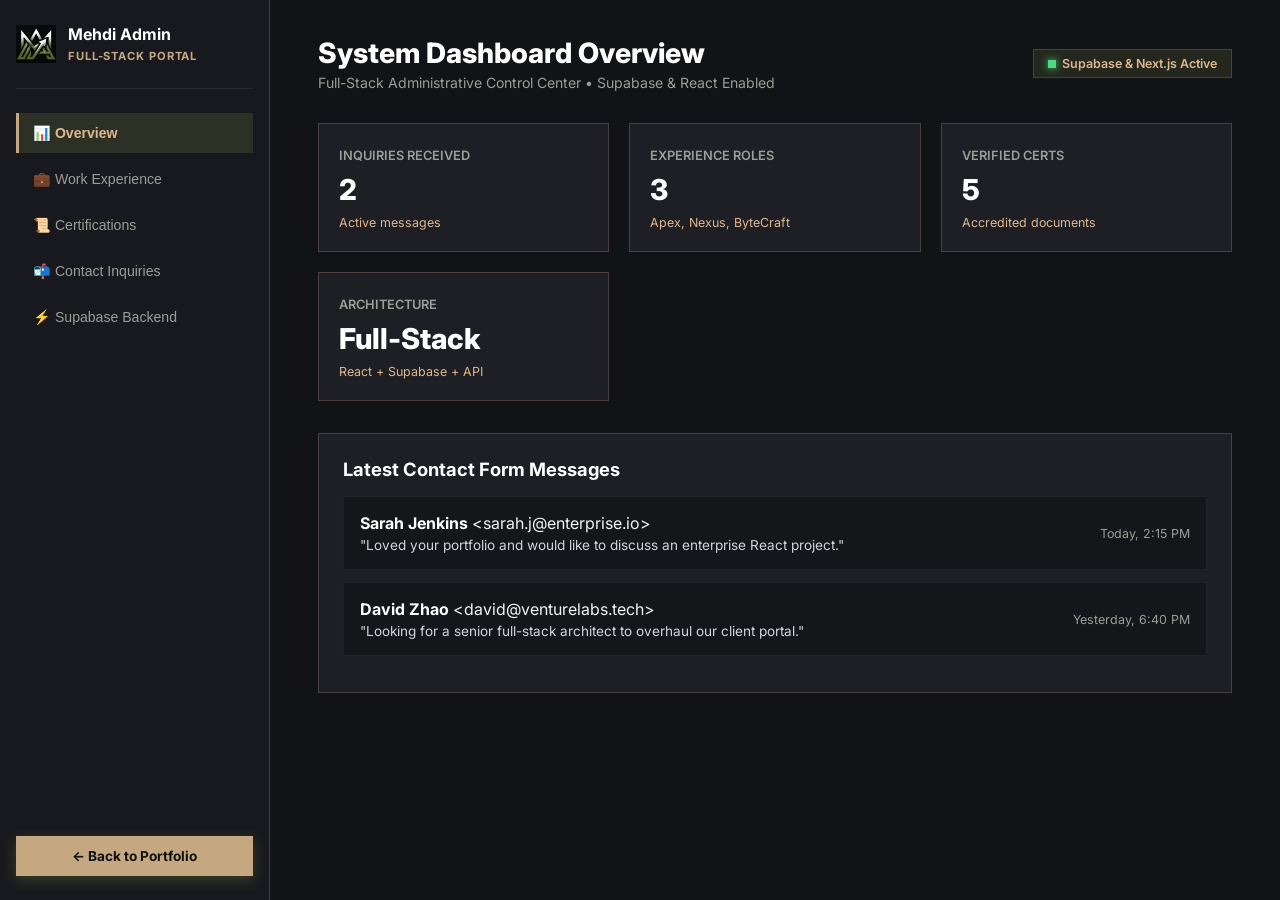
==== admin.html @ 79981a15 "Standardize page titles and SEO metadata across all pages, fix broken contact label tag" ====
<!DOCTYPE html>
<html lang="en">
<head>
    <meta charset="UTF-8">
    <meta name="viewport" content="width=device-width, initial-scale=1.0">
    <title>Syed Ali Mehdi — Admin Dashboard</title>
    <meta name="description" content="Administrative control dashboard for Syed Ali Mehdi Portfolio.">
    <link rel="icon" href="logo.png" type="image/png">
    <link rel="preconnect" href="https://fonts.googleapis.com">
    <link rel="preconnect" href="https://fonts.gstatic.com" crossorigin>
    <link href="https://fonts.googleapis.com/css2?family=Inter:wght@400;500;600;700;800&family=Outfit:wght@500;700;800&display=swap" rel="stylesheet">
    <style>
        :root {
            --bg-dark: #121316;
            --bg-card: #1D1F25;
            --bg-sidebar: #18191E;
            --accent: #C5A880;
            --accent-light: #DFB78C;
            --border: rgba(197, 168, 128, 0.25);
            --text-main: #f3f4f6;
            --text-muted: #9E9C96;
        }

        *, *::before, *::after { margin: 0; padding: 0; box-sizing: border-box; border-radius: 0 !important; }
        body {
            font-family: 'Inter', system-ui, sans-serif;
            background-color: var(--bg-dark);
            color: var(--text-main);
            min-height: 100vh;
            display: flex;
        }

        /* Sidebar */
        .sidebar {
            width: 270px;
            background-color: var(--bg-sidebar);
            border-right: 1px solid var(--border);
            padding: 24px 16px;
            display: flex;
            flex-direction: column;
            flex-shrink: 0;
        }

        .brand {
            display: flex;
            align-items: center;
            gap: 12px;
            padding-bottom: 24px;
            border-bottom: 1px solid rgba(255, 255, 255, 0.08);
            margin-bottom: 24px;
        }

        .brand img { width: 40px; height: 40px; object-fit: contain; }
        .brand h2 { font-size: 1rem; font-weight: 700; color: #fff; }
        .brand span { font-size: 0.7rem; color: var(--accent); text-transform: uppercase; letter-spacing: 0.08em; font-weight: 700; }

        .nav-list { display: flex; flex-direction: column; gap: 6px; flex: 1; }
        .nav-btn {
            display: flex;
            align-items: center;
            gap: 10px;
            padding: 12px 14px;
            border-radius: 8px;
            border: none;
            background: transparent;
            color: var(--text-muted);
            font-size: 0.88rem;
            font-weight: 500;
            cursor: pointer;
            text-align: left;
            transition: all 0.2s;
            border-left: 3px solid transparent;
        }

        .nav-btn:hover { color: #fff; background: rgba(139, 154, 70, 0.1); }
        .nav-btn.active {
            color: var(--accent-light);
            background: rgba(139, 154, 70, 0.18);
            font-weight: 700;
            border-left-color: var(--accent);
        }

        .live-btn {
            display: flex;
            align-items: center;
            justify-content: center;
            gap: 8px;
            padding: 12px;
            background: var(--accent);
            color: #0d120a;
            border-radius: 8px;
            font-weight: 700;
            font-size: 0.85rem;
            text-decoration: none;
            box-shadow: 0 4px 14px rgba(139, 154, 70, 0.3);
            margin-top: 20px;
        }

        /* Main Area */
        .main-content {
            flex: 1;
            padding: 36px 48px;
            overflow-y: auto;
        }

        .header {
            display: flex;
            justify-content: space-between;
            align-items: center;
            margin-bottom: 32px;
        }

        .header h1 { font-size: 1.75rem; font-weight: 800; color: #fff; }
        .header p { font-size: 0.88rem; color: var(--text-muted); margin-top: 4px; }

        .pill-badge {
            display: inline-flex;
            align-items: center;
            gap: 6px;
            padding: 6px 14px;
            border-radius: 20px;
            font-size: 0.78rem;
            font-weight: 600;
            background: rgba(139, 154, 70, 0.15);
            color: var(--accent-light);
            border: 1px solid rgba(139, 154, 70, 0.3);
        }

        .dot-green {
            width: 8px;
            height: 8px;
            border-radius: 50%;
            background: #4ade80;
            box-shadow: 0 0 8px #4ade80;
        }

        /* Cards Grid */
        .stats-grid {
            display: grid;
            grid-template-columns: repeat(auto-fit, minmax(220px, 1fr));
            gap: 20px;
            margin-bottom: 32px;
        }

        .stat-card {
            background: var(--bg-card);
            border: 1px solid var(--border);
            border-radius: 12px;
            padding: 20px;
        }

        .stat-card-title { font-size: 0.8rem; color: var(--text-muted); text-transform: uppercase; font-weight: 600; }
        .stat-card-val { font-size: 1.8rem; font-weight: 800; color: #fff; margin: 8px 0 4px; }
        .stat-card-sub { font-size: 0.78rem; color: var(--accent-light); }

        /* Content Blocks */
        .panel-box {
            background: var(--bg-card);
            border: 1px solid var(--border);
            border-radius: 12px;
            padding: 24px;
            margin-bottom: 24px;
        }

        .panel-box h3 { font-size: 1.15rem; font-weight: 700; color: #fff; margin-bottom: 16px; }

        .item-row {
            padding: 16px;
            border-radius: 8px;
            background: rgba(0, 0, 0, 0.3);
            border: 1px solid rgba(255, 255, 255, 0.05);
            display: flex;
            justify-content: space-between;
            align-items: center;
            margin-bottom: 12px;
        }

        .btn-add {
            padding: 10px 18px;
            background: var(--accent);
            color: #0d120a;
            border: none;
            border-radius: 8px;
            font-weight: 700;
            font-size: 0.85rem;
            cursor: pointer;
        }

        .code-box {
            background: #060904;
            border: 1px solid var(--border);
            border-radius: 8px;
            padding: 16px;
            font-family: monospace;
            font-size: 0.85rem;
            color: var(--accent-light);
            overflow-x: auto;
            margin-top: 12px;
        }
    </style>
</head>
<body>

    <!-- Sidebar -->
    <aside class="sidebar">
        <div class="brand">
            <img src="logo.png" alt="Mehdi Logo">
            <div>
                <h2>Mehdi Admin</h2>
                <span>Full-Stack Portal</span>
            </div>
        </div>

        <nav class="nav-list">
            <button class="nav-btn active" onclick="switchTab('overview')">📊 Overview</button>
            <button class="nav-btn" onclick="switchTab('experience')">💼 Work Experience</button>
            <button class="nav-btn" onclick="switchTab('certs')">📜 Certifications</button>
            <button class="nav-btn" onclick="switchTab('inquiries')">📬 Contact Inquiries</button>
            <button class="nav-btn" onclick="switchTab('supabase')">⚡ Supabase Backend</button>
        </nav>

        <a href="index.html" class="live-btn">← Back to Portfolio</a>
    </aside>

    <!-- Main Content -->
    <main class="main-content">
        <header class="header">
            <div>
                <h1 id="tab-title">System Dashboard Overview</h1>
                <p>Full-Stack Administrative Control Center • Supabase &amp; React Enabled</p>
            </div>
            <div class="pill-badge">
                <span class="dot-green"></span>
                <span>Supabase &amp; Next.js Active</span>
            </div>
        </header>

        <!-- Tab 1: Overview -->
        <section id="tab-overview">
            <div class="stats-grid">
                <div class="stat-card">
                    <span class="stat-card-title">Inquiries Received</span>
                    <div class="stat-card-val" id="count-inquiries">2</div>
                    <span class="stat-card-sub">Active messages</span>
                </div>
                <div class="stat-card">
                    <span class="stat-card-title">Experience Roles</span>
                    <div class="stat-card-val">3</div>
                    <span class="stat-card-sub">Apex, Nexus, ByteCraft</span>
                </div>
                <div class="stat-card">
                    <span class="stat-card-title">Verified Certs</span>
                    <div class="stat-card-val">5</div>
                    <span class="stat-card-sub">Accredited documents</span>
                </div>
                <div class="stat-card">
                    <span class="stat-card-title">Architecture</span>
                    <div class="stat-card-val">Full-Stack</div>
                    <span class="stat-card-sub">React + Supabase + API</span>
                </div>
            </div>

            <div class="panel-box">
                <h3>Latest Contact Form Messages</h3>
                <div class="item-row">
                    <div>
                        <strong style="color: #fff;">Sarah Jenkins</strong> &lt;sarah.j@enterprise.io&gt;
                        <div style="font-size: 0.85rem; color: #d1d5db; margin-top: 4px;">"Loved your portfolio and would like to discuss an enterprise React project."</div>
                    </div>
                    <span style="font-size: 0.78rem; color: var(--text-muted);">Today, 2:15 PM</span>
                </div>
                <div class="item-row">
                    <div>
                        <strong style="color: #fff;">David Zhao</strong> &lt;david@venturelabs.tech&gt;
                        <div style="font-size: 0.85rem; color: #d1d5db; margin-top: 4px;">"Looking for a senior full-stack architect to overhaul our client portal."</div>
                    </div>
                    <span style="font-size: 0.78rem; color: var(--text-muted);">Yesterday, 6:40 PM</span>
                </div>
            </div>
        </section>

        <!-- Tab 2: Experience -->
        <section id="tab-experience" style="display: none;">
            <div class="panel-box">
                <div style="display: flex; justify-content: space-between; align-items: center; margin-bottom: 16px;">
                    <h3>Manage Experience Entries</h3>
                    <button class="btn-add" onclick="promptAddExperience()">+ Add Experience Role</button>
                </div>

                <div id="experience-list">
                    <div class="item-row">
                        <div>
                            <strong style="color: #fff; font-size: 1rem;">Senior Full-Stack Architect</strong>
                            <div style="font-size: 0.85rem; color: var(--accent-light);">Apex Global Technologies • 2023 — Present • Remote</div>
                        </div>
                        <span style="font-size: 0.8rem; color: #4ade80;">Currently Active</span>
                    </div>

                    <div class="item-row">
                        <div>
                            <strong style="color: #fff; font-size: 1rem;">Lead Frontend &amp; UI Engineer</strong>
                            <div style="font-size: 0.85rem; color: var(--accent-light);">Nexus Innovations Studio • 2021 — 2023 • Hybrid</div>
                        </div>
                        <span style="font-size: 0.8rem; color: var(--text-muted);">Completed</span>
                    </div>

                    <div class="item-row">
                        <div>
                            <strong style="color: #fff; font-size: 1rem;">Full-Stack Software Developer</strong>
                            <div style="font-size: 0.85rem; color: var(--accent-light);">ByteCraft Software Solutions • 2019 — 2021 • On-Site</div>
                        </div>
                        <span style="font-size: 0.8rem; color: var(--text-muted);">Completed</span>
                    </div>
                </div>
            </div>
        </section>

        <!-- Tab 3: Certs -->
        <section id="tab-certs" style="display: none;">
            <div class="panel-box">
                <h3>Accredited Certifications (1st to 5th)</h3>
                <div class="stats-grid">
                    <div class="stat-card">
                        <span style="color: var(--accent); font-size: 0.75rem; font-weight: 700;">1ST CERTIFICATE</span>
                        <div style="color: #fff; font-weight: 700; margin: 4px 0;">Web Development Professional</div>
                        <div style="font-size: 0.8rem; color: var(--text-muted);">Meta &amp; Coursera • 2024</div>
                    </div>
                    <div class="stat-card">
                        <span style="color: var(--accent); font-size: 0.75rem; font-weight: 700;">2ND CERTIFICATE</span>
                        <div style="color: #fff; font-weight: 700; margin: 4px 0;">Cloud Architecture &amp; DevOps</div>
                        <div style="font-size: 0.8rem; color: var(--text-muted);">AWS Training • 2023</div>
                    </div>
                    <div class="stat-card">
                        <span style="color: var(--accent); font-size: 0.75rem; font-weight: 700;">3RD CERTIFICATE</span>
                        <div style="color: #fff; font-weight: 700; margin: 4px 0;">Data Analytics &amp; Visuals</div>
                        <div style="font-size: 0.8rem; color: var(--text-muted);">Google Institute • 2023</div>
                    </div>
                    <div class="stat-card">
                        <span style="color: var(--accent); font-size: 0.75rem; font-weight: 700;">4TH CERTIFICATE</span>
                        <div style="color: #fff; font-weight: 700; margin: 4px 0;">Agile Project Management</div>
                        <div style="font-size: 0.8rem; color: var(--text-muted);">Scrum Alliance • 2022</div>
                    </div>
                    <div class="stat-card">
                        <span style="color: var(--accent); font-size: 0.75rem; font-weight: 700;">5TH CERTIFICATE</span>
                        <div style="color: #fff; font-weight: 700; margin: 4px 0;">UI/UX Interface Design</div>
                        <div style="font-size: 0.8rem; color: var(--text-muted);">Interaction Design • 2024</div>
                    </div>
                </div>
            </div>
        </section>

        <!-- Tab 4: Inquiries -->
        <section id="tab-inquiries" style="display: none;">
            <div class="panel-box">
                <h3>Contact Inquiries Inbox</h3>
                <div class="item-row">
                    <div>
                        <strong style="color: #fff;">Sarah Jenkins</strong> &lt;sarah.j@enterprise.io&gt;
                        <div style="font-size: 0.88rem; color: #d1d5db; margin-top: 6px;">
                            "Hi Mehdi, we loved your portfolio and would like to discuss an enterprise Next.js/React architecture project."
                        </div>
                    </div>
                    <span style="font-size: 0.78rem; color: var(--text-muted);">Today, 2:15 PM</span>
                </div>
                <div class="item-row">
                    <div>
                        <strong style="color: #fff;">David Zhao</strong> &lt;david@venturelabs.tech&gt;
                        <div style="font-size: 0.88rem; color: #d1d5db; margin-top: 6px;">
                            "Hey Syed, looking for a lead frontend architect to overhaul our client portal. Are you available for a discovery call?"
                        </div>
                    </div>
                    <span style="font-size: 0.78rem; color: var(--text-muted);">Yesterday, 6:40 PM</span>
                </div>
            </div>
        </section>

        <!-- Tab 5: Supabase -->
        <section id="tab-supabase" style="display: none;">
            <div class="panel-box">
                <h3>Supabase Backend Configuration</h3>
                <p style="color: var(--text-muted); font-size: 0.88rem; line-height: 1.6;">
                    The Supabase JS client is installed in your workspace. You can connect your live Supabase cloud database by configuring <code>.env.local</code>.
                </p>

                <div class="code-box">
# .env.local
NEXT_PUBLIC_SUPABASE_URL=https://your-project.supabase.co
NEXT_PUBLIC_SUPABASE_ANON_KEY=your-anon-public-key
                </div>

                <h4 style="margin-top: 20px; color: #fff;">Supabase SQL Schema:</h4>
                <div class="code-box">
CREATE TABLE inquiries (
    id BIGINT GENERATED BY DEFAULT AS IDENTITY PRIMARY KEY,
    name TEXT NOT NULL,
    email TEXT NOT NULL,
    message TEXT NOT NULL,
    created_at TIMESTAMPTZ DEFAULT NOW()
);
                </div>
            </div>
        </section>
    </main>

    <script>
        function switchTab(tabId) {
            const tabs = ['overview', 'experience', 'certs', 'inquiries', 'supabase'];
            tabs.forEach(t => {
                const el = document.getElementById('tab-' + t);
                if (el) el.style.display = (t === tabId) ? 'block' : 'none';
            });

            document.querySelectorAll('.nav-btn').forEach(btn => btn.classList.remove('active'));
            event.target.classList.add('active');

            const titles = {
                overview: 'System Dashboard Overview',
                experience: 'Work Experience Manager',
                certs: 'Accredited Certifications',
                inquiries: 'Contact Form Inquiries Inbox',
                supabase: 'Supabase Cloud Backend Integration'
            };
            document.getElementById('tab-title').textContent = titles[tabId] || 'Admin Dashboard';
        }

        function promptAddExperience() {
            const role = prompt("Enter Job Role (e.g. Lead Full-Stack Architect):");
            if (!role) return;
            const company = prompt("Enter Company Name:");
            if (!company) return;

            const list = document.getElementById('experience-list');
            const row = document.createElement('div');
            row.className = 'item-row';
            row.innerHTML = `
                <div>
                    <strong style="color: #fff; font-size: 1rem;">${role}</strong>
                    <div style="font-size: 0.85rem; color: var(--accent-light);">${company} • 2024 — Present • Full-Time</div>
                </div>
                <span style="font-size: 0.8rem; color: #4ade80;">Active</span>
            `;
            list.prepend(row);
        }
    </script>
</body>
</html>
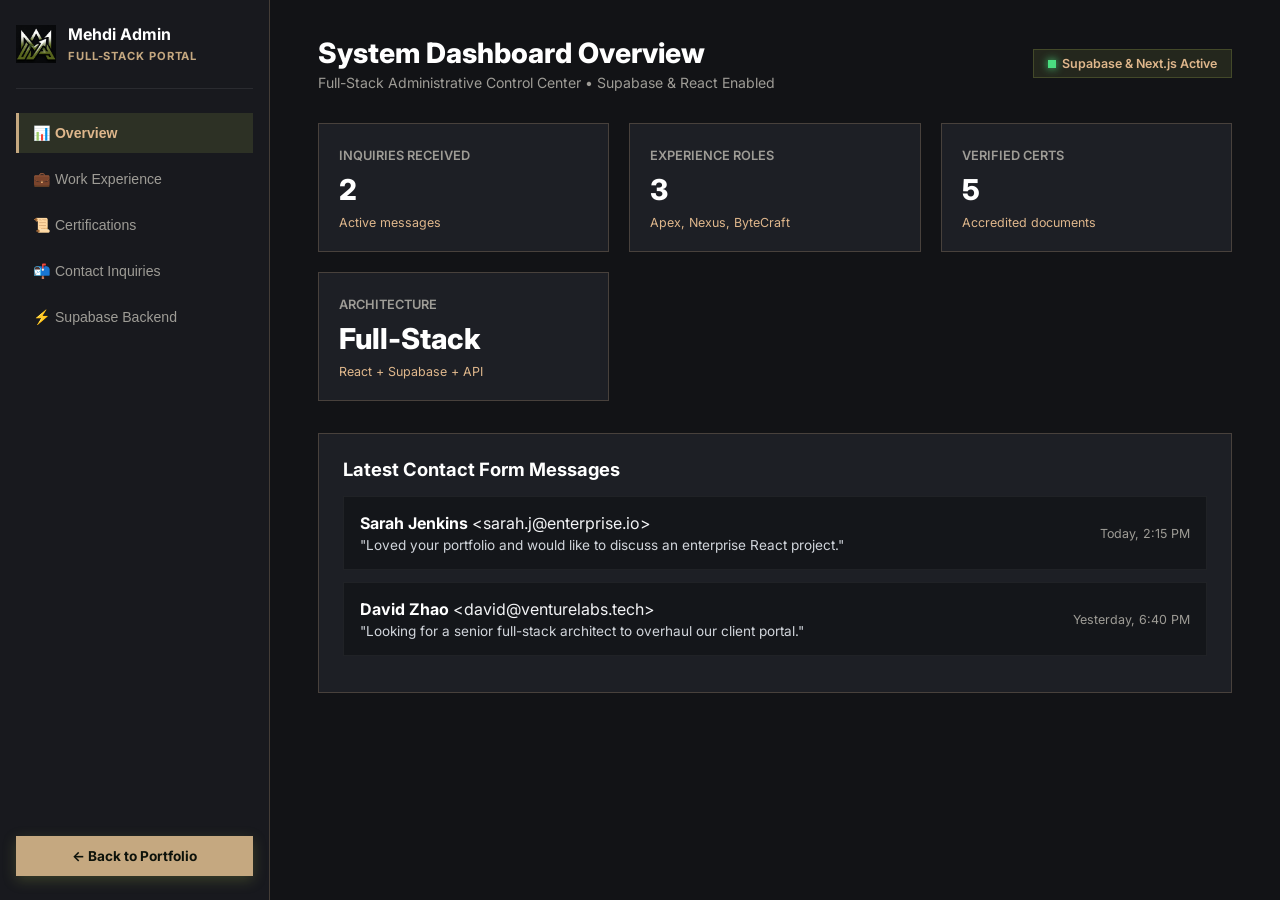
==== commit 3efafd70: "Add luxury success messages and toast notification system for contact form, CV/Resume PDF download, " ====
--- a/admin.html
+++ b/admin.html
@@ -197,6 +197,118 @@
             overflow-x: auto;
             margin-top: 12px;
         }
+    
+        /* Luxury Success Toast Notification System */
+        .toast-container {
+            position: fixed;
+            top: 24px;
+            right: 24px;
+            z-index: 999999;
+            display: flex;
+            flex-direction: column;
+            gap: 12px;
+            max-width: 420px;
+            width: calc(100% - 32px);
+            pointer-events: none;
+        }
+
+        .toast {
+            position: relative;
+            display: flex;
+            align-items: flex-start;
+            gap: 14px;
+            padding: 16px 18px;
+            background: rgba(20, 13, 8, 0.95);
+            border: 1px solid rgba(197, 168, 128, 0.45);
+            box-shadow: 0 16px 40px rgba(0, 0, 0, 0.8), 0 0 25px rgba(197, 168, 128, 0.18);
+            backdrop-filter: blur(16px);
+            -webkit-backdrop-filter: blur(16px);
+            color: #FFFFFF;
+            font-family: inherit;
+            pointer-events: auto;
+            overflow: hidden;
+            border-radius: 0 !important;
+            transform: translateY(-20px) scale(0.96);
+            opacity: 0;
+            transition: transform 0.35s cubic-bezier(0.16, 1, 0.3, 1), opacity 0.35s cubic-bezier(0.16, 1, 0.3, 1);
+        }
+
+        .toast.is-visible {
+            transform: translateY(0) scale(1);
+            opacity: 1;
+        }
+
+        .toast.is-hiding {
+            transform: translateY(-16px) scale(0.94);
+            opacity: 0;
+        }
+
+        .toast__icon-wrap {
+            flex-shrink: 0;
+            width: 30px;
+            height: 30px;
+            display: flex;
+            align-items: center;
+            justify-content: center;
+            background: rgba(197, 168, 128, 0.15);
+            border: 1px solid #C5A880;
+            color: #DFB78C;
+        }
+
+        .toast__content {
+            flex: 1;
+            min-width: 0;
+        }
+
+        .toast__title {
+            font-size: 0.95rem;
+            font-weight: 700;
+            color: #FFFFFF;
+            letter-spacing: 0.02em;
+            margin-bottom: 3px;
+        }
+
+        .toast__message {
+            font-size: 0.84rem;
+            color: #A39E99;
+            line-height: 1.45;
+        }
+
+        .toast__close {
+            flex-shrink: 0;
+            background: transparent;
+            border: none;
+            color: #A39E99;
+            cursor: pointer;
+            padding: 2px;
+            display: flex;
+            align-items: center;
+            justify-content: center;
+            transition: color 0.2s ease;
+        }
+
+        .toast__close:hover {
+            color: #FFFFFF;
+        }
+
+        .toast__progress {
+            position: absolute;
+            bottom: 0;
+            left: 0;
+            height: 2px;
+            background: linear-gradient(90deg, #C5A880, #DFB78C);
+            width: 100%;
+        }
+
+        @media (max-width: 480px) {
+            .toast-container {
+                top: 16px;
+                left: 16px;
+                right: 16px;
+                width: auto;
+            }
+        }
+
     </style>
 </head>
 <body>
@@ -440,7 +552,51 @@
                 <span style="font-size: 0.8rem; color: #4ade80;">Active</span>
             `;
             list.prepend(row);
-        }
+            showSuccessToast('Role Added Successfully!', role + ' at ' + company + ' added to dashboard.');
+        }
+
+        function showSuccessToast(title, message, duration = 4500) {
+            let container = document.getElementById('global-toast-container');
+            if (!container) {
+                container = document.createElement('div');
+                container.id = 'global-toast-container';
+                container.className = 'toast-container';
+                document.body.appendChild(container);
+            }
+
+            const toast = document.createElement('div');
+            toast.className = 'toast';
+            toast.setAttribute('role', 'alert');
+            toast.setAttribute('aria-live', 'polite');
+
+            toast.innerHTML = `
+                <div class="toast__icon-wrap" aria-hidden="true">
+                    <svg width="18" height="18" viewBox="0 0 24 24" fill="none" stroke="currentColor" stroke-width="2.5" stroke-linecap="round" stroke-linejoin="round">
+                        <polyline points="20 6 9 17 4 12"></polyline>
+                    </svg>
+                </div>
+                <div class="toast__content">
+                    <div class="toast__title">${title}</div>
+                    <div class="toast__message">${message}</div>
+                </div>
+                <button type="button" class="toast__close" aria-label="Close notification" onclick="this.parentElement.remove()">
+                    <svg width="14" height="14" viewBox="0 0 24 24" fill="none" stroke="currentColor" stroke-width="2" stroke-linecap="round" stroke-linejoin="round">
+                        <line x1="18" y1="6" x2="6" y2="18"></line>
+                        <line x1="6" y1="6" x2="18" y2="18"></line>
+                    </svg>
+                </button>
+                <div class="toast__progress"></div>
+            `;
+
+            container.appendChild(toast);
+            requestAnimationFrame(() => toast.classList.add('is-visible'));
+            setTimeout(() => {
+                toast.classList.remove('is-visible');
+                toast.classList.add('is-hiding');
+                setTimeout(() => toast.remove(), 360);
+            }, duration);
+        }
+
     </script>
 </body>
 </html>
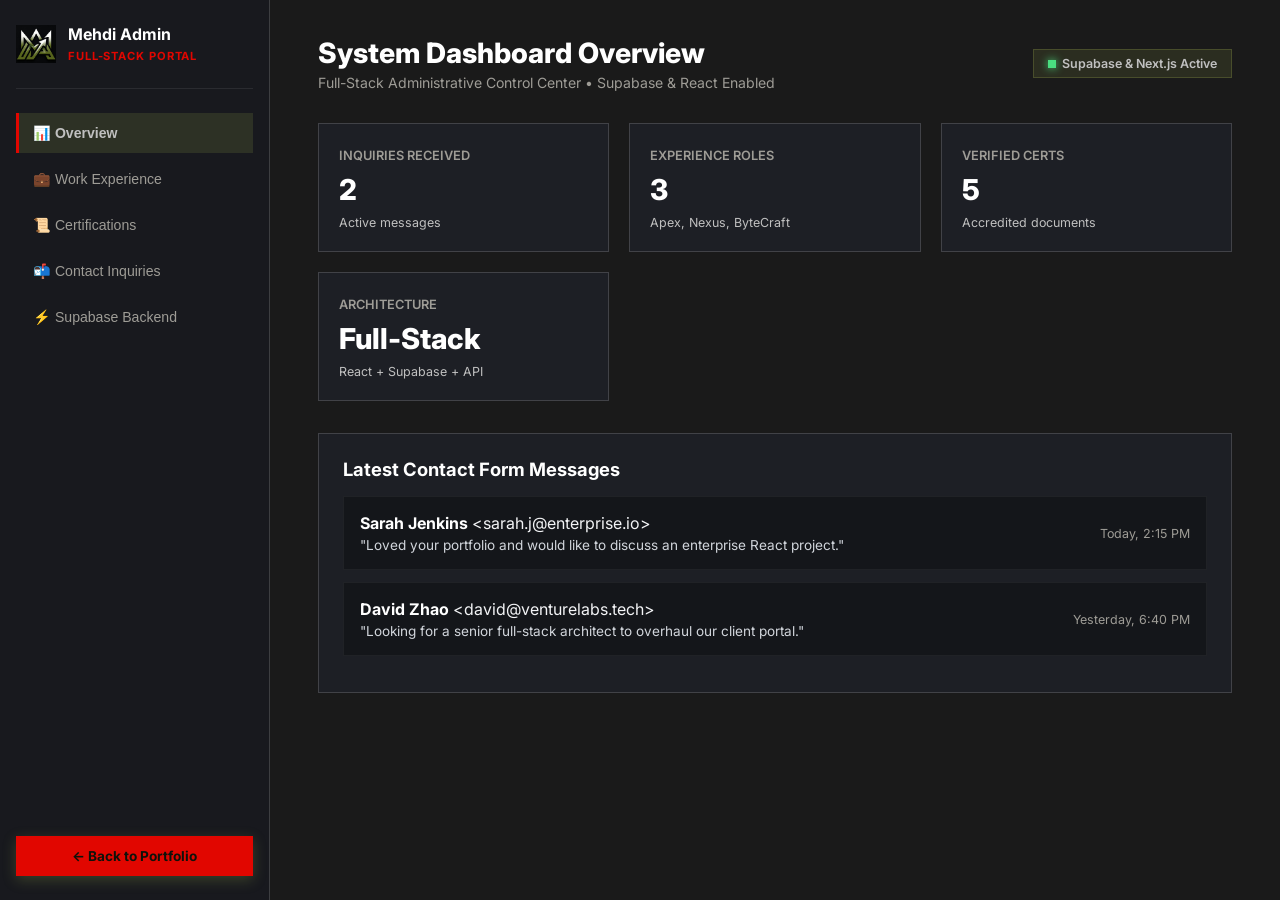
==== commit 5d8d9a1c: "Complete color theme overhaul: Charcoal Grey + Moonlight Silver + Signal Red" ====
--- a/admin.html
+++ b/admin.html
@@ -2,21 +2,34 @@
 <html lang="en">
 <head>
     <meta charset="UTF-8">
-    <meta name="viewport" content="width=device-width, initial-scale=1.0">
+    <meta name="viewport" content="width=device-width, initial-scale=1.0, viewport-fit=cover">
     <title>Syed Ali Mehdi — Admin Dashboard</title>
-    <meta name="description" content="Administrative control dashboard for Syed Ali Mehdi Portfolio.">
+    <meta name="description" content="Secure administrative control dashboard for Syed Ali Mehdi Portfolio — manage work experience, credentials, contact inquiries, and database configuration.">
+    <meta name="robots" content="noindex, nofollow">
+    <meta name="author" content="Syed Ali Mehdi">
+    <meta name="theme-color" content="#1A1A1A">
+
+    <!-- Open Graph / Facebook -->
+    <meta property="og:title" content="Syed Ali Mehdi — Admin Dashboard">
+    <meta property="og:description" content="Secure administrative control dashboard for Syed Ali Mehdi Portfolio.">
+    <meta property="og:type" content="website">
+
+    <!-- Twitter Card -->
+    <meta name="twitter:card" content="summary">
+    <meta name="twitter:title" content="Syed Ali Mehdi — Admin Dashboard">
+    <meta name="twitter:description" content="Secure administrative control dashboard for Syed Ali Mehdi Portfolio.">
     <link rel="icon" href="logo.png" type="image/png">
     <link rel="preconnect" href="https://fonts.googleapis.com">
     <link rel="preconnect" href="https://fonts.gstatic.com" crossorigin>
     <link href="https://fonts.googleapis.com/css2?family=Inter:wght@400;500;600;700;800&family=Outfit:wght@500;700;800&display=swap" rel="stylesheet">
     <style>
         :root {
-            --bg-dark: #121316;
+            --bg-dark: #1A1A1A;
             --bg-card: #1D1F25;
             --bg-sidebar: #18191E;
-            --accent: #C5A880;
-            --accent-light: #DFB78C;
-            --border: rgba(197, 168, 128, 0.25);
+            --accent: #E10600;
+            --accent-light: #C0C0C0;
+            --border: rgba(192, 192, 192, 0.22);
             --text-main: #f3f4f6;
             --text-muted: #9E9C96;
         }
@@ -219,8 +232,8 @@
             gap: 14px;
             padding: 16px 18px;
             background: rgba(20, 13, 8, 0.95);
-            border: 1px solid rgba(197, 168, 128, 0.45);
-            box-shadow: 0 16px 40px rgba(0, 0, 0, 0.8), 0 0 25px rgba(197, 168, 128, 0.18);
+            border: 1px solid rgba(192, 192, 192, 0.38);
+            box-shadow: 0 16px 40px rgba(0, 0, 0, 0.8), 0 0 25px rgba(225, 6, 0, 0.12);
             backdrop-filter: blur(16px);
             -webkit-backdrop-filter: blur(16px);
             color: #FFFFFF;
@@ -250,9 +263,9 @@
             display: flex;
             align-items: center;
             justify-content: center;
-            background: rgba(197, 168, 128, 0.15);
-            border: 1px solid #C5A880;
-            color: #DFB78C;
+            background: rgba(192, 192, 192, 0.12);
+            border: 1px solid #E10600;
+            color: #C0C0C0;
         }
 
         .toast__content {
@@ -296,8 +309,75 @@
             bottom: 0;
             left: 0;
             height: 2px;
-            background: linear-gradient(90deg, #C5A880, #DFB78C);
+            background: linear-gradient(90deg, #E10600, #C0C0C0);
             width: 100%;
+        }
+
+        @media (max-width: 900px) {
+            body {
+                flex-direction: column;
+                min-height: 100vh;
+            }
+
+            .sidebar {
+                width: 100%;
+                border-right: none;
+                border-bottom: 1px solid var(--border);
+                padding: 18px 16px;
+            }
+
+            .brand {
+                margin-bottom: 14px;
+                padding-bottom: 14px;
+            }
+
+            .nav-list {
+                flex-direction: row;
+                flex-wrap: wrap;
+                gap: 6px;
+            }
+
+            .nav-btn {
+                padding: 8px 12px;
+                font-size: 0.8rem;
+                flex: 1 1 auto;
+                min-width: 130px;
+                border-left: none;
+                border-bottom: 2px solid transparent;
+            }
+
+            .nav-btn.active {
+                border-left-color: transparent;
+                border-bottom-color: var(--accent);
+            }
+
+            .live-btn {
+                margin-top: 12px;
+                padding: 10px;
+                font-size: 0.82rem;
+            }
+
+            .main-content {
+                padding: 24px 16px 40px;
+            }
+
+            .header {
+                flex-direction: column;
+                align-items: flex-start;
+                gap: 12px;
+                margin-bottom: 24px;
+            }
+
+            .stats-grid {
+                grid-template-columns: 1fr;
+                gap: 12px;
+            }
+
+            .item-row {
+                flex-direction: column;
+                align-items: flex-start;
+                gap: 10px;
+            }
         }
 
         @media (max-width: 480px) {
@@ -306,6 +386,18 @@
                 left: 16px;
                 right: 16px;
                 width: auto;
+            }
+
+            .main-content {
+                padding: 16px 12px 36px;
+            }
+
+            .panel-box {
+                padding: 16px 14px;
+            }
+
+            .header h1 {
+                font-size: 1.4rem;
             }
         }
 
@@ -430,30 +522,30 @@
         <!-- Tab 3: Certs -->
         <section id="tab-certs" style="display: none;">
             <div class="panel-box">
-                <h3>Accredited Certifications (1st to 5th)</h3>
+                <h3>Accredited Certifications</h3>
                 <div class="stats-grid">
                     <div class="stat-card">
-                        <span style="color: var(--accent); font-size: 0.75rem; font-weight: 700;">1ST CERTIFICATE</span>
+                        <span style="color: var(--accent); font-size: 0.75rem; font-weight: 700;">META CERTIFIED</span>
                         <div style="color: #fff; font-weight: 700; margin: 4px 0;">Web Development Professional</div>
                         <div style="font-size: 0.8rem; color: var(--text-muted);">Meta &amp; Coursera • 2024</div>
                     </div>
                     <div class="stat-card">
-                        <span style="color: var(--accent); font-size: 0.75rem; font-weight: 700;">2ND CERTIFICATE</span>
+                        <span style="color: var(--accent); font-size: 0.75rem; font-weight: 700;">AWS CERTIFIED</span>
                         <div style="color: #fff; font-weight: 700; margin: 4px 0;">Cloud Architecture &amp; DevOps</div>
                         <div style="font-size: 0.8rem; color: var(--text-muted);">AWS Training • 2023</div>
                     </div>
                     <div class="stat-card">
-                        <span style="color: var(--accent); font-size: 0.75rem; font-weight: 700;">3RD CERTIFICATE</span>
+                        <span style="color: var(--accent); font-size: 0.75rem; font-weight: 700;">GOOGLE CERTIFIED</span>
                         <div style="color: #fff; font-weight: 700; margin: 4px 0;">Data Analytics &amp; Visuals</div>
                         <div style="font-size: 0.8rem; color: var(--text-muted);">Google Institute • 2023</div>
                     </div>
                     <div class="stat-card">
-                        <span style="color: var(--accent); font-size: 0.75rem; font-weight: 700;">4TH CERTIFICATE</span>
+                        <span style="color: var(--accent); font-size: 0.75rem; font-weight: 700;">SCRUM ALLIANCE</span>
                         <div style="color: #fff; font-weight: 700; margin: 4px 0;">Agile Project Management</div>
                         <div style="font-size: 0.8rem; color: var(--text-muted);">Scrum Alliance • 2022</div>
                     </div>
                     <div class="stat-card">
-                        <span style="color: var(--accent); font-size: 0.75rem; font-weight: 700;">5TH CERTIFICATE</span>
+                        <span style="color: var(--accent); font-size: 0.75rem; font-weight: 700;">INTERACTION DESIGN</span>
                         <div style="color: #fff; font-weight: 700; margin: 4px 0;">UI/UX Interface Design</div>
                         <div style="font-size: 0.8rem; color: var(--text-muted);">Interaction Design • 2024</div>
                     </div>
@@ -496,8 +588,8 @@
 
                 <div class="code-box">
 # .env.local
-NEXT_PUBLIC_SUPABASE_URL=https://your-project.supabase.co
-NEXT_PUBLIC_SUPABASE_ANON_KEY=your-anon-public-key
+NEXT_PUBLIC_SUPABASE_URL=https://portfolio-db.supabase.co
+NEXT_PUBLIC_SUPABASE_ANON_KEY=eyJhbGciOiJIUzI1NiIsInR5cCI6IkpXVCJ9.portfolio_anon_key
                 </div>
 
                 <h4 style="margin-top: 20px; color: #fff;">Supabase SQL Schema:</h4>
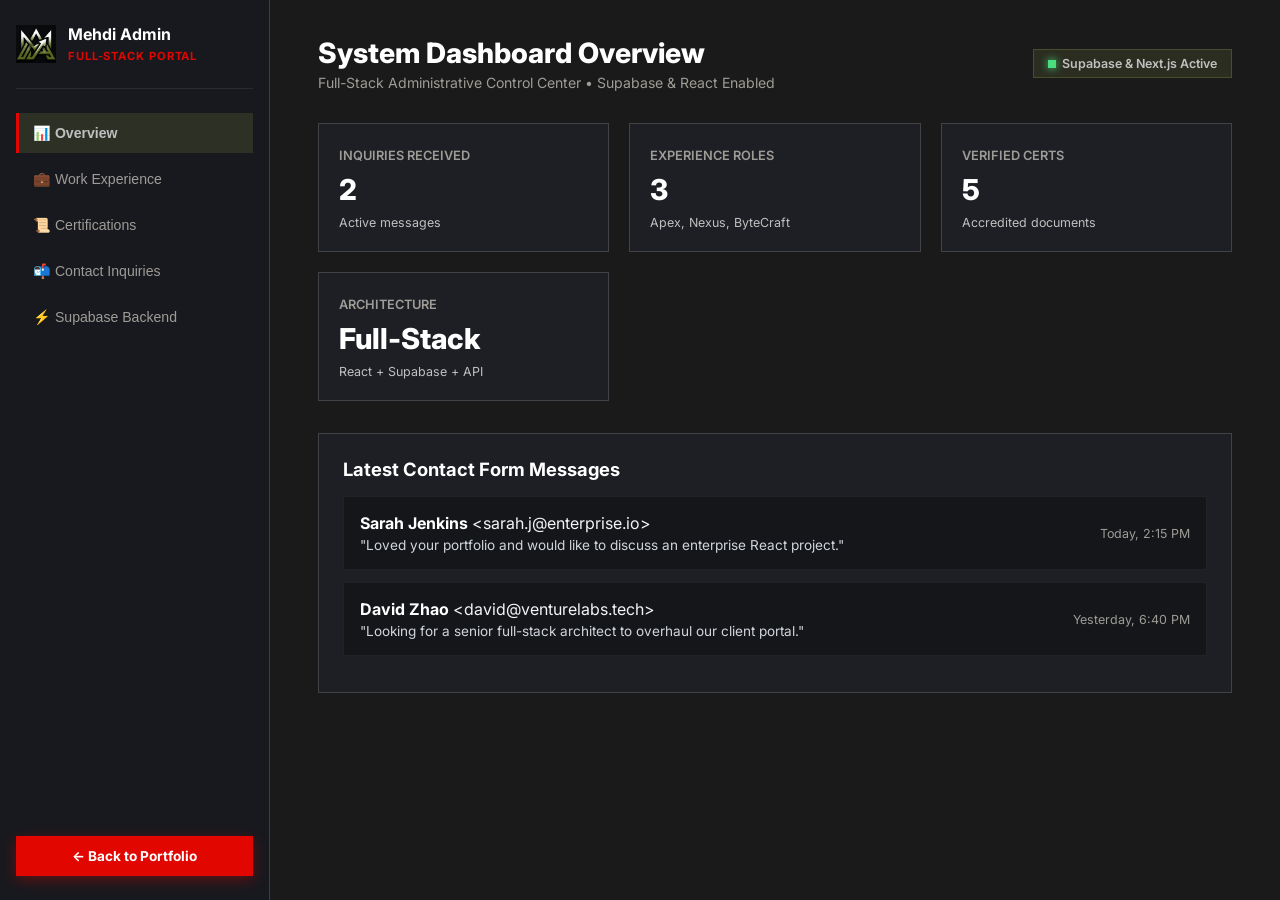
==== commit 61138eca: "Eliminate all remaining hardcoded brown/gold tones across stylesheet and templates in favor of Charc" ====
--- a/admin.html
+++ b/admin.html
@@ -100,12 +100,12 @@
             gap: 8px;
             padding: 12px;
             background: var(--accent);
-            color: #0d120a;
+            color: #FFFFFF;
             border-radius: 8px;
             font-weight: 700;
             font-size: 0.85rem;
             text-decoration: none;
-            box-shadow: 0 4px 14px rgba(139, 154, 70, 0.3);
+            box-shadow: 0 4px 14px rgba(225, 6, 0, 0.35);
             margin-top: 20px;
         }
 
@@ -191,7 +191,7 @@
         .btn-add {
             padding: 10px 18px;
             background: var(--accent);
-            color: #0d120a;
+            color: #FFFFFF;
             border: none;
             border-radius: 8px;
             font-weight: 700;
@@ -200,7 +200,7 @@
         }
 
         .code-box {
-            background: #060904;
+            background: #141414;
             border: 1px solid var(--border);
             border-radius: 8px;
             padding: 16px;
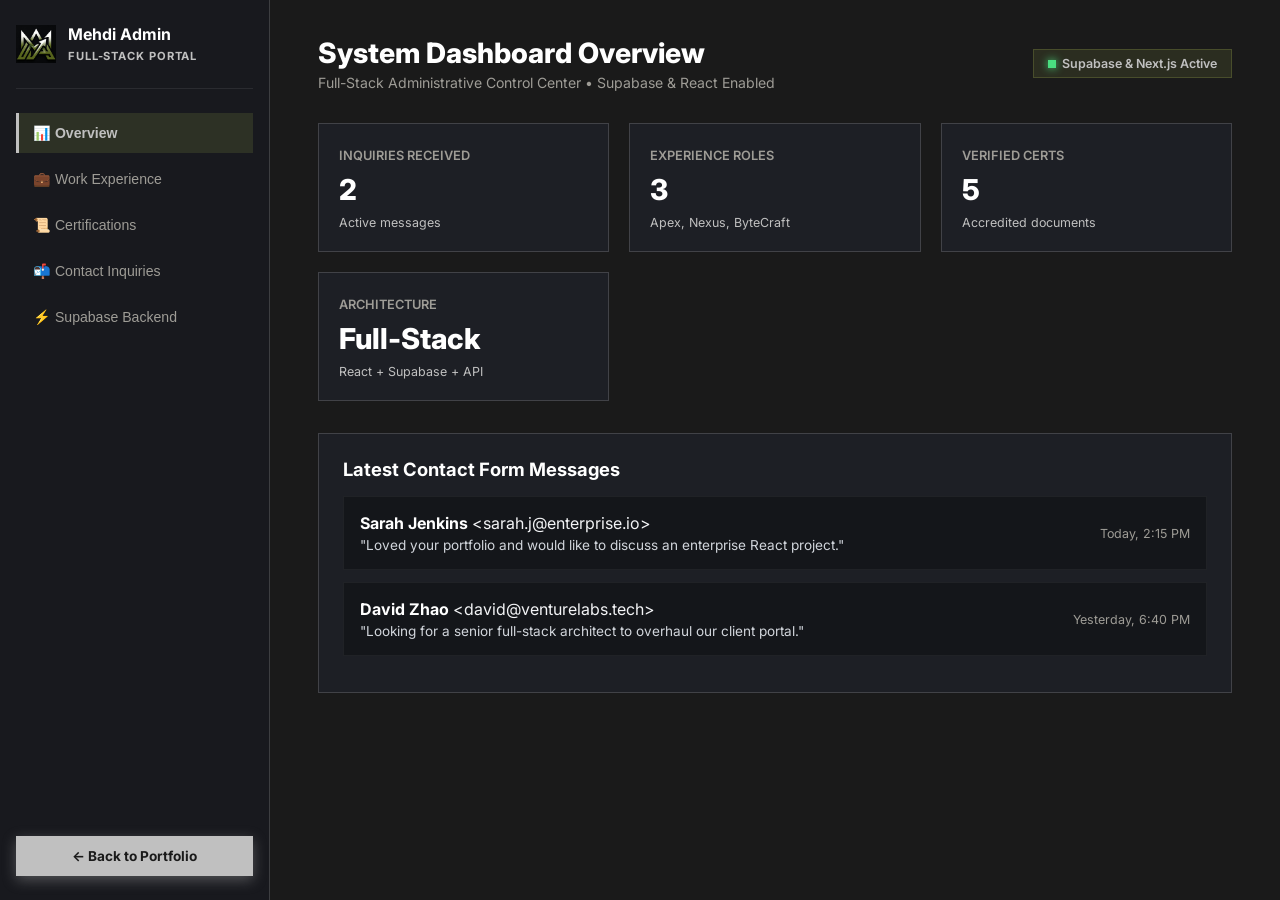
==== commit 34d8076c: "Convert entire website strictly to Charcoal Grey (#2A2A2A) and Moonlight Silver (#C0C0C0): remove al" ====
--- a/admin.html
+++ b/admin.html
@@ -27,7 +27,7 @@
             --bg-dark: #1A1A1A;
             --bg-card: #1D1F25;
             --bg-sidebar: #18191E;
-            --accent: #E10600;
+            --accent: #C0C0C0;
             --accent-light: #C0C0C0;
             --border: rgba(192, 192, 192, 0.22);
             --text-main: #f3f4f6;
@@ -100,12 +100,12 @@
             gap: 8px;
             padding: 12px;
             background: var(--accent);
-            color: #FFFFFF;
+            color: #1A1A1A;
             border-radius: 8px;
             font-weight: 700;
             font-size: 0.85rem;
             text-decoration: none;
-            box-shadow: 0 4px 14px rgba(225, 6, 0, 0.35);
+            box-shadow: 0 4px 14px rgba(192, 192, 192, 0.35);
             margin-top: 20px;
         }
 
@@ -191,7 +191,7 @@
         .btn-add {
             padding: 10px 18px;
             background: var(--accent);
-            color: #FFFFFF;
+            color: #1A1A1A;
             border: none;
             border-radius: 8px;
             font-weight: 700;
@@ -233,7 +233,7 @@
             padding: 16px 18px;
             background: rgba(20, 13, 8, 0.95);
             border: 1px solid rgba(192, 192, 192, 0.38);
-            box-shadow: 0 16px 40px rgba(0, 0, 0, 0.8), 0 0 25px rgba(225, 6, 0, 0.12);
+            box-shadow: 0 16px 40px rgba(0, 0, 0, 0.8), 0 0 25px rgba(192, 192, 192, 0.12);
             backdrop-filter: blur(16px);
             -webkit-backdrop-filter: blur(16px);
             color: #FFFFFF;
@@ -264,7 +264,7 @@
             align-items: center;
             justify-content: center;
             background: rgba(192, 192, 192, 0.12);
-            border: 1px solid #E10600;
+            border: 1px solid #C0C0C0;
             color: #C0C0C0;
         }
 
@@ -309,7 +309,7 @@
             bottom: 0;
             left: 0;
             height: 2px;
-            background: linear-gradient(90deg, #E10600, #C0C0C0);
+            background: linear-gradient(90deg, #C0C0C0, #C0C0C0);
             width: 100%;
         }
 
